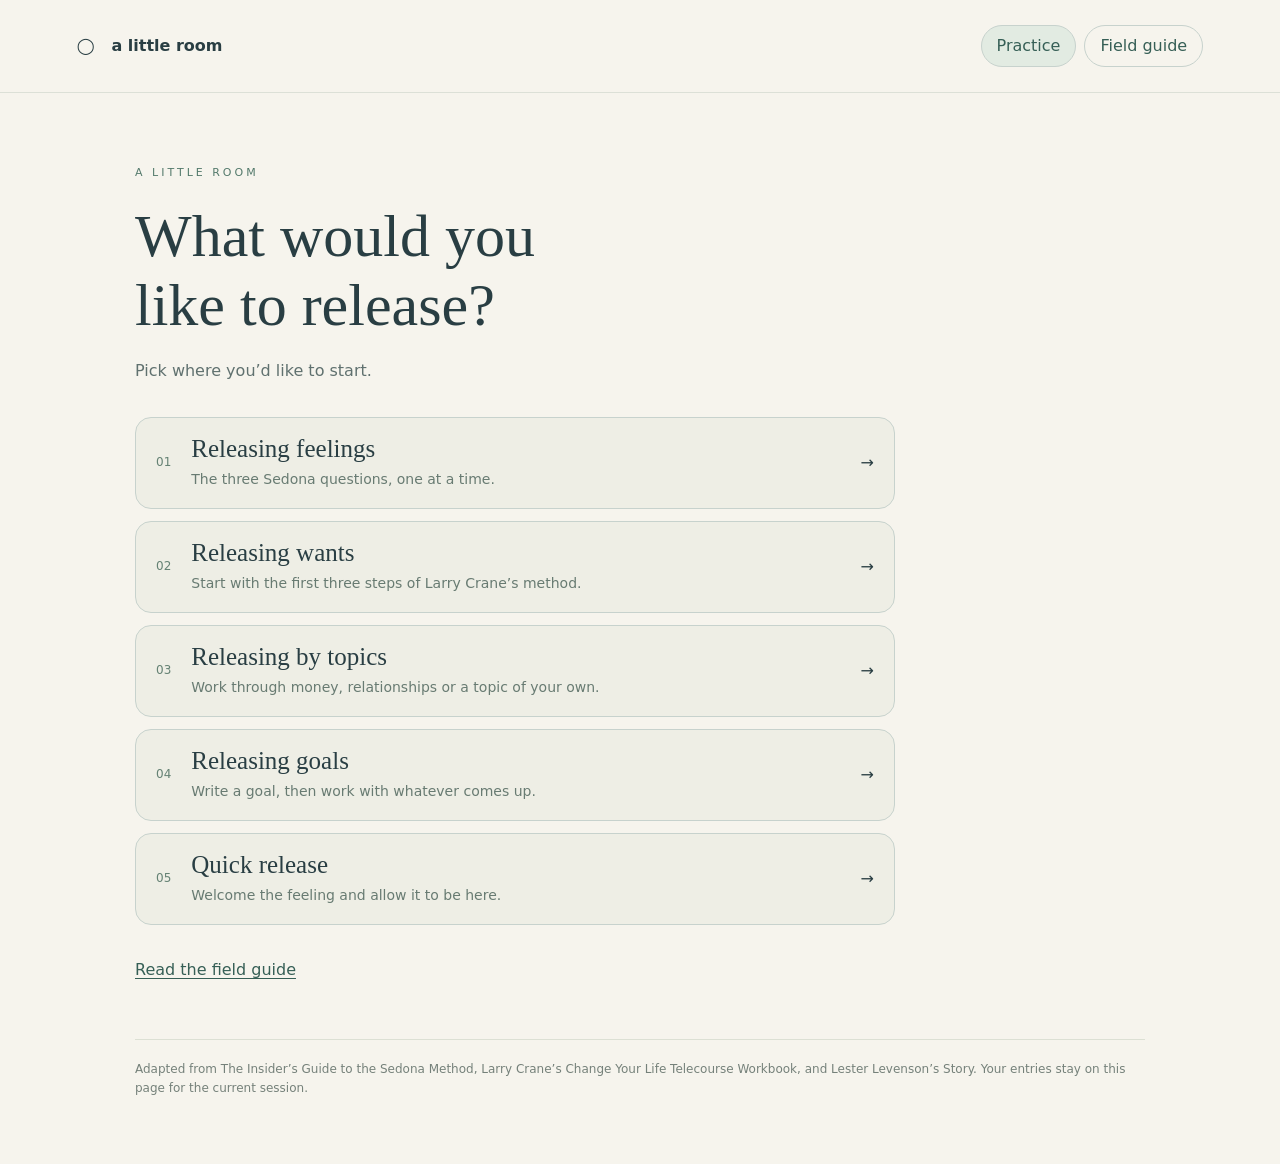
==== index.html @ 43e2a86b "Refresh cached practice script for welcoming release update" ====
<!doctype html>
<html lang="en">
<head>
  <meta charset="utf-8">
  <meta name="viewport" content="width=device-width, initial-scale=1">
  <meta name="description" content="A quiet guided practice for releasing feelings, wants and reactions to goals.">
  <title>A little room — guided releasing</title>
  <link rel="stylesheet" href="./room.css">
  <script src="./practice.js?v=welcoming-1" defer></script>
</head>
<body>
  <header>
    <a class="brand" href="./" aria-label="A little room — home" title="Return home"><strong>◯ &nbsp; a little room</strong></a>
    <nav aria-label="Main"><a class="nav-link" href="./" aria-current="page">Practice</a><a class="nav-link" href="./guide.html">Field guide</a></nav>
  </header>
  <main>
    <div id="app"></div>
    <footer>Adapted from The Insider’s Guide to the Sedona Method, Larry Crane’s Change Your Life Telecourse Workbook, and Lester Levenson’s Story. Your entries stay on this page for the current session.</footer>
  </main>
</body>
</html>
---- room.css ----
*{box-sizing:border-box}body{margin:0;background:#f6f4ed;color:#293e43;font:16px/1.65 system-ui}header{padding:24px 6%;display:flex;justify-content:space-between;border-bottom:1px solid #dce0d7}button{font:inherit;cursor:pointer;border:1px solid #c7d2cd;background:transparent;color:inherit;border-radius:30px;padding:11px 23px;margin:5px}button:focus-visible{outline:2px solid #78978a;outline-offset:3px}.primary{background:#365f56;color:white;border:0}main{max-width:1060px;margin:auto;padding:65px 25px}h1,h2,h3{font-family:Georgia,serif;font-weight:400;line-height:1.15}h1{font-size:clamp(48px,7vw,80px);margin:18px 0}h2{font-size:40px}h3{font-size:27px}p{color:#60716f}.eyebrow{font-size:11px;letter-spacing:3px;text-transform:uppercase;color:#53796b}.hero{max-width:700px}.orb{float:right;width:180px;height:180px;border-radius:50%;background:radial-gradient(circle at 35% 30%,#f4e9cd,#bccfc1 60%,#7c9c91);box-shadow:0 0 80px #dce5d8;margin:30px}.grid{display:grid;grid-template-columns:repeat(3,1fr);gap:18px;margin:40px 0}.card{background:#eeeee5;border:1px solid #dce0d4;border-radius:18px;padding:26px;text-align:left}.card button{margin-left:0}.session{max-width:720px;margin:auto;text-align:center;background:#fffdf7;border:1px solid #dce0d4;border-radius:24px;padding:40px 24px;min-height:430px}.session h2{margin:30px 0}textarea{width:100%;padding:16px;background:#f7f7ef;border:1px solid #cbd5cb;border-radius:12px;font:inherit;min-height:95px}footer{margin-top:55px;border-top:1px solid #dce0d4;padding-top:20px;font-size:12px;color:#75817a}details{padding:20px;border-bottom:1px solid #d4ded4}summary{cursor:pointer;font-size:20px}small{color:#687b72}@media(max-width:650px){.grid{grid-template-columns:1fr}.orb{width:95px;height:95px}main{padding-top:35px}header{padding:16px}header button{padding:7px 12px}.session h2{font-size:32px}}
a{color:#365f56;text-underline-offset:.2em}
nav{display:flex;align-items:center;gap:8px;flex-wrap:wrap}
.nav-link{border:1px solid #c7d2cd;border-radius:30px;padding:7px 15px;text-decoration:none}
.nav-link[aria-current=page]{background:#e2ebe2}
.primary:hover,.primary:focus-visible{background:#294a42}
label{display:block;font-weight:600;margin:12px 0 4px}
textarea,select{color:inherit}
select{font:inherit;padding:10px;border:1px solid #cbd5cb;border-radius:10px;background:#fffdf7}
.session textarea{max-width:560px}
blockquote{margin:18px 0;background:#edf0e6;border-left:3px solid #78978a;padding:14px 18px;overflow-wrap:anywhere;white-space:pre-line}
.guide{max-width:780px}
.guide h1{font-size:clamp(42px,7vw,66px)}
.guide h2{font-size:clamp(28px,5vw,40px)}
.guide section{margin:44px 0;padding-bottom:20px;border-bottom:1px solid #dce0d4}
.guide section h3{margin-bottom:6px}
.guide li{margin-bottom:.6em}
.contents{background:#e9ede3;padding:20px 26px;border-radius:18px}
.contents ol{columns:2;padding-left:24px}
.guide .action{display:inline-block;border-radius:30px;padding:10px 20px;background:#365f56;color:#fff;text-decoration:none}
.goal-options{margin:12px 0}
#pause-panel[hidden],#app[hidden]{display:none}
@media(max-width:650px){header{flex-wrap:wrap;gap:12px} .contents ol{columns:1}.session{padding:28px 15px}}
.guide .contents{display:block}
.guide dt{margin-top:1em}
.guide dd{margin:.2em 0 0}

/* A consistent tactile response for pointer, touch and keyboard activation. */
button {
  min-height: 44px;
  touch-action: manipulation;
  transition: background-color 100ms ease, box-shadow 100ms ease, transform 100ms ease;
}
@media (hover: hover) and (pointer: fine) {
  button:hover { background-color: #e8eee7; }
  button.primary:hover { background-color: #294a42; }
}
button:active,
button.is-activating {
  background-color: #d0e0d6;
  border-color: #648778;
  color: #203f34;
  box-shadow: inset 0 2px 4px rgb(28 61 47 / 23%);
  transform: translateY(1px) scale(.98);
}
button.primary:active,
button.primary.is-activating {
  background-color: #23483d;
  color: white;
  box-shadow: inset 0 2px 4px rgb(0 0 0 / 30%);
}
@media (prefers-reduced-motion: reduce) {
  button { transition: none; }
  button:active, button.is-activating { transform: none; }
}
.path-list{display:grid;gap:12px;max-width:760px;margin:32px 0}
.path-card{display:flex;align-items:center;gap:20px;width:100%;margin:0;border-radius:16px;padding:22px;text-align:left;background:#eeeee5}
.path-card strong{display:block;font:25px Georgia,serif}
.path-card small{display:block;margin-top:5px;font-size:14px}
.path-card>span:last-child{margin-left:auto}
.path-number{font-size:12px;color:#658274}
.focus-card{text-align:left;background:#e8eee5;border-left:3px solid #78978a;padding:12px 18px;border-radius:8px;margin:20px 0}
.focus-card small{text-transform:uppercase;letter-spacing:2px;font-size:10px}
.focus-card p{margin:4px 0;color:#293e43;white-space:pre-wrap;overflow-wrap:anywhere}
.session-tools{margin-top:30px}
.answers{margin-top:22px}
.session h2{overflow-wrap:anywhere}
@media(max-width:650px){.path-card{padding:18px;gap:14px}.path-card strong{font-size:22px}.path-card small{font-size:13px}.session{min-height:0}}
.path-card>span:last-child{font-family:system-ui}
h1[tabindex="-1"]:focus,h2[tabindex="-1"]:focus{outline:none}
.path-list .path-card{padding:17px 20px}
.hero h1{font-size:clamp(40px,6vw,60px)}

.brand {
  color: inherit;
  text-decoration: none;
  display: inline-flex;
  align-items: center;
  min-height: 44px;
  border-radius: 6px;
}
.brand:hover { color: #365f56; }
.brand:focus-visible { outline: 2px solid #78978a; outline-offset: 4px; }
.brand:active { opacity: .65; }

.pencil-example{margin:24px auto 0;max-width:570px;border:0;padding:0;text-align:left}
.pencil-example summary{font:14px/1.6 system-ui;color:#365f56;padding:8px 0}
.pencil-example figure{margin:12px 0 0}
.pencil-example img{display:block;width:100%;height:auto;border-radius:12px}
.pencil-captions{display:grid;grid-template-columns:repeat(3,1fr);gap:8px;text-align:center;font-size:12px;margin:10px 0 16px}
.pencil-example figcaption{font-size:14px;line-height:1.65;color:#536761}
.pencil-example .pencil-source{font-size:11px;margin-bottom:0}


.emotion-grid{display:grid;grid-template-columns:repeat(3,minmax(0,1fr));gap:16px;margin:26px 0}
.emotion-card{border:1px solid #dce0d4;background:#eeeee5;padding:20px;border-radius:16px}
.emotion-card h3{margin:0 0 14px}
.feeling-words{display:flex;flex-wrap:wrap;gap:6px;list-style:none;padding:0;margin:0}
.feeling-words li{background:#fffdf7;border-radius:6px;padding:3px 8px;font-size:13px;overflow-wrap:anywhere}
.behaviour-grid{display:grid;grid-template-columns:repeat(3,minmax(0,1fr));gap:20px}
.behaviour-grid h3{font-size:22px;margin-bottom:10px}
.behaviour-grid ul{padding-left:20px}
.emotion-detail{scroll-margin-top:20px}
.source-note{font-size:12px}
#patterns{margin-top:50px}
@media(max-width:700px){
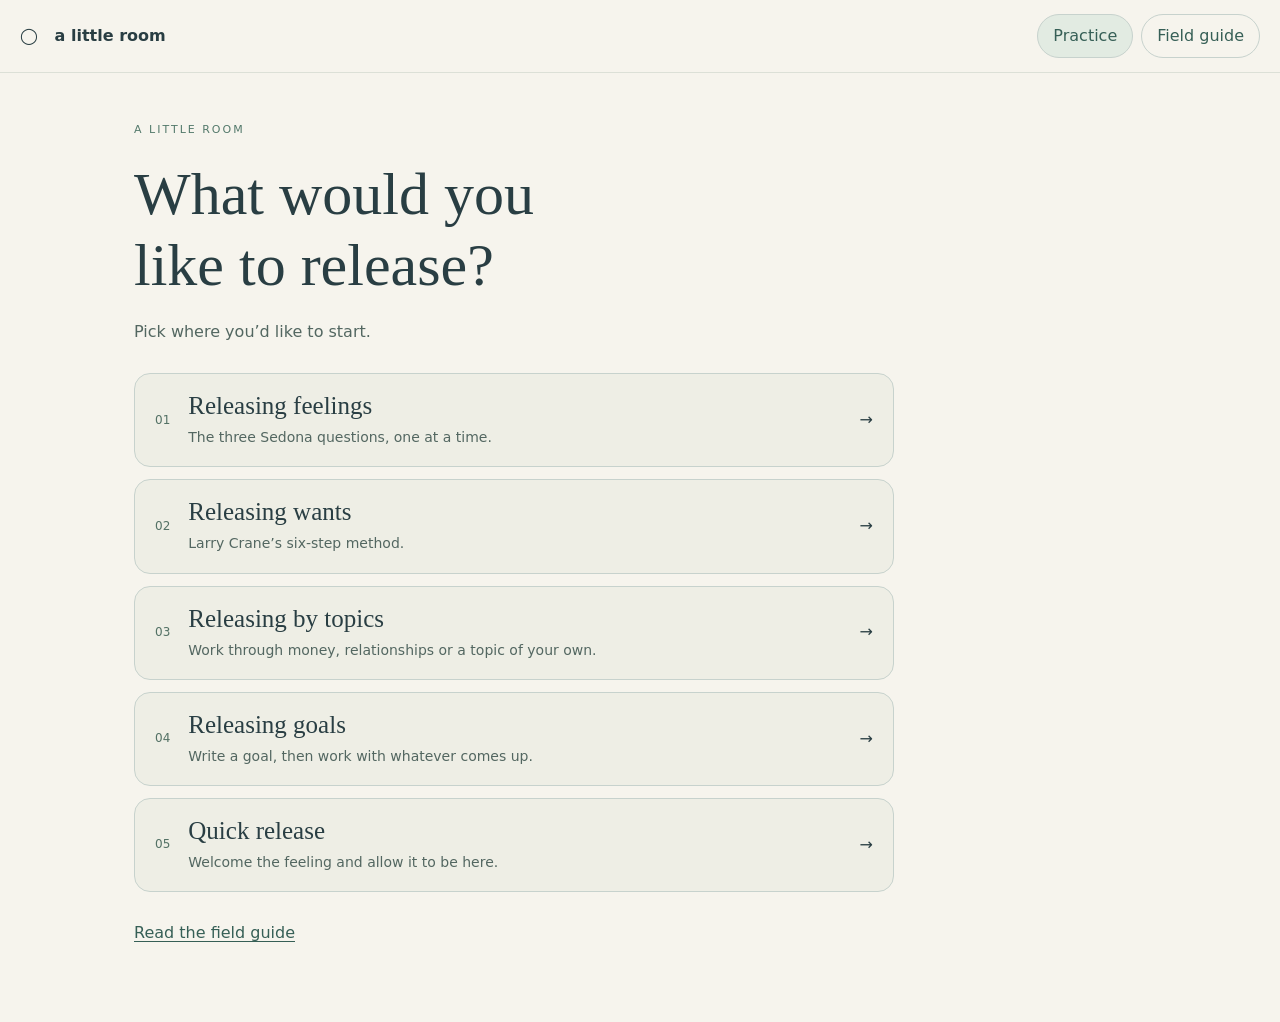
==== commit 6a71691c: "Review releasing guidance, clarify goals and fix mobile layouts" ====
--- a/index.html
+++ b/index.html
@@ -5,8 +5,8 @@
   <meta name="viewport" content="width=device-width, initial-scale=1">
   <meta name="description" content="A quiet guided practice for releasing feelings, wants and reactions to goals.">
   <title>A little room — guided releasing</title>
-  <link rel="stylesheet" href="./room.css">
-  <script src="./practice.js?v=welcoming-1" defer></script>
+  <link rel="stylesheet" href="./room.css?v=review-1">
+  <script src="./practice.js?v=review-1" defer></script>
 </head>
 <body>
   <header>
@@ -15,7 +15,7 @@
   </header>
   <main>
     <div id="app"></div>
-    <footer>Adapted from The Insider’s Guide to the Sedona Method, Larry Crane’s Change Your Life Telecourse Workbook, and Lester Levenson’s Story. Your entries stay on this page for the current session.</footer>
   </main>
 </body>
 </html>
+
--- a/room.css
+++ b/room.css
@@ -1,106 +1,117 @@
-*{box-sizing:border-box}body{margin:0;background:#f6f4ed;color:#293e43;font:16px/1.65 system-ui}header{padding:24px 6%;display:flex;justify-content:space-between;border-bottom:1px solid #dce0d7}button{font:inherit;cursor:pointer;border:1px solid #c7d2cd;background:transparent;color:inherit;border-radius:30px;padding:11px 23px;margin:5px}button:focus-visible{outline:2px solid #78978a;outline-offset:3px}.primary{background:#365f56;color:white;border:0}main{max-width:1060px;margin:auto;padding:65px 25px}h1,h2,h3{font-family:Georgia,serif;font-weight:400;line-height:1.15}h1{font-size:clamp(48px,7vw,80px);margin:18px 0}h2{font-size:40px}h3{font-size:27px}p{color:#60716f}.eyebrow{font-size:11px;letter-spacing:3px;text-transform:uppercase;color:#53796b}.hero{max-width:700px}.orb{float:right;width:180px;height:180px;border-radius:50%;background:radial-gradient(circle at 35% 30%,#f4e9cd,#bccfc1 60%,#7c9c91);box-shadow:0 0 80px #dce5d8;margin:30px}.grid{display:grid;grid-template-columns:repeat(3,1fr);gap:18px;margin:40px 0}.card{background:#eeeee5;border:1px solid #dce0d4;border-radius:18px;padding:26px;text-align:left}.card button{margin-left:0}.session{max-width:720px;margin:auto;text-align:center;background:#fffdf7;border:1px solid #dce0d4;border-radius:24px;padding:40px 24px;min-height:430px}.session h2{margin:30px 0}textarea{width:100%;padding:16px;background:#f7f7ef;border:1px solid #cbd5cb;border-radius:12px;font:inherit;min-height:95px}footer{margin-top:55px;border-top:1px solid #dce0d4;padding-top:20px;font-size:12px;color:#75817a}details{padding:20px;border-bottom:1px solid #d4ded4}summary{cursor:pointer;font-size:20px}small{color:#687b72}@media(max-width:650px){.grid{grid-template-columns:1fr}.orb{width:95px;height:95px}main{padding-top:35px}header{padding:16px}header button{padding:7px 12px}.session h2{font-size:32px}}
-a{color:#365f56;text-underline-offset:.2em}
-nav{display:flex;align-items:center;gap:8px;flex-wrap:wrap}
-.nav-link{border:1px solid #c7d2cd;border-radius:30px;padding:7px 15px;text-decoration:none}
-.nav-link[aria-current=page]{background:#e2ebe2}
-.primary:hover,.primary:focus-visible{background:#294a42}
-label{display:block;font-weight:600;margin:12px 0 4px}
-textarea,select{color:inherit}
-select{font:inherit;padding:10px;border:1px solid #cbd5cb;border-radius:10px;background:#fffdf7}
-.session textarea{max-width:560px}
-blockquote{margin:18px 0;background:#edf0e6;border-left:3px solid #78978a;padding:14px 18px;overflow-wrap:anywhere;white-space:pre-line}
-.guide{max-width:780px}
-.guide h1{font-size:clamp(42px,7vw,66px)}
-.guide h2{font-size:clamp(28px,5vw,40px)}
-.guide section{margin:44px 0;padding-bottom:20px;border-bottom:1px solid #dce0d4}
-.guide section h3{margin-bottom:6px}
-.guide li{margin-bottom:.6em}
-.contents{background:#e9ede3;padding:20px 26px;border-radius:18px}
-.contents ol{columns:2;padding-left:24px}
-.guide .action{display:inline-block;border-radius:30px;padding:10px 20px;background:#365f56;color:#fff;text-decoration:none}
-.goal-options{margin:12px 0}
-#pause-panel[hidden],#app[hidden]{display:none}
-@media(max-width:650px){header{flex-wrap:wrap;gap:12px} .contents ol{columns:1}.session{padding:28px 15px}}
-.guide .contents{display:block}
-.guide dt{margin-top:1em}
-.guide dd{margin:.2em 0 0}
-
-/* A consistent tactile response for pointer, touch and keyboard activation. */
+* { box-sizing: border-box; }
+html { scroll-padding-top: 100px; }
+body { margin: 0; background: #f6f4ed; color: #293e43; font: 16px/1.65 system-ui, sans-serif; }
+header {
+  position: sticky; top: 0; z-index: 10;
+  padding: 14px max(20px, env(safe-area-inset-right)) 14px max(20px, env(safe-area-inset-left));
+  display: flex; align-items: center; justify-content: space-between; gap: 10px; flex-wrap: wrap;
+  background: #f6f4ed; border-bottom: 1px solid #dce0d7;
+}
+a { color: #365f56; text-underline-offset: .2em; overflow-wrap: anywhere; }
+a:focus-visible, button:focus-visible, summary:focus-visible, textarea:focus-visible, select:focus-visible {
+  outline: 2px solid #648778; outline-offset: 3px;
+}
+nav { display: flex; align-items: center; gap: 8px; flex-wrap: wrap; }
+.brand { color: inherit; text-decoration: none; display: inline-flex; align-items: center; min-height: 44px; border-radius: 6px; }
+.brand:hover { color: #365f56; }
+.brand:active { opacity: .65; }
+.nav-link { display: inline-flex; align-items: center; justify-content: center; min-height: 44px; border: 1px solid #c7d2cd; border-radius: 30px; padding: 7px 15px; text-decoration: none; }
+.nav-link[aria-current="page"] { background: #e2ebe2; }
+main { max-width: 1060px; margin: auto; padding: 42px 24px 60px; min-width: 0; }
+h1, h2, h3 { font-family: Georgia, serif; font-weight: 400; line-height: 1.18; overflow-wrap: anywhere; }
+h1 { font-size: clamp(38px, 6vw, 60px); margin: 18px 0; }
+h2 { font-size: clamp(28px, 4.5vw, 40px); }
+h3 { font-size: 26px; }
+h1[tabindex="-1"]:focus, h2[tabindex="-1"]:focus { outline: none; }
+p { color: #536761; }
+small { color: #536761; }
+.eyebrow { font-size: 11px; letter-spacing: 2px; text-transform: uppercase; color: #53796b; }
+.hero { max-width: 700px; }
 button {
-  min-height: 44px;
-  touch-action: manipulation;
+  font: inherit; cursor: pointer; border: 1px solid #c7d2cd; background: transparent; color: inherit;
+  border-radius: 30px; padding: 10px 20px; margin: 5px; min-height: 44px; max-width: 100%;
+  white-space: normal; overflow-wrap: anywhere; touch-action: manipulation;
   transition: background-color 100ms ease, box-shadow 100ms ease, transform 100ms ease;
 }
+.primary, .guide .action { background: #365f56; color: white; border-color: #365f56; }
 @media (hover: hover) and (pointer: fine) {
   button:hover { background-color: #e8eee7; }
   button.primary:hover { background-color: #294a42; }
 }
-button:active,
-button.is-activating {
-  background-color: #d0e0d6;
-  border-color: #648778;
-  color: #203f34;
-  box-shadow: inset 0 2px 4px rgb(28 61 47 / 23%);
-  transform: translateY(1px) scale(.98);
+button:active, button.is-activating {
+  background-color: #d0e0d6; border-color: #648778; color: #203f34;
+  box-shadow: inset 0 2px 4px rgb(28 61 47 / 23%); transform: translateY(1px) scale(.98);
 }
-button.primary:active,
-button.primary.is-activating {
-  background-color: #23483d;
-  color: white;
-  box-shadow: inset 0 2px 4px rgb(0 0 0 / 30%);
+button.primary:active, button.primary.is-activating { background-color: #23483d; color: white; }
+.path-list { display: grid; gap: 12px; max-width: 760px; margin: 28px 0; }
+.path-card { display: flex; align-items: center; gap: 18px; width: 100%; margin: 0; border-radius: 16px; padding: 17px 20px; text-align: left; background: #eeeee5; }
+.path-card > span { min-width: 0; }
+.path-card strong { display: block; font: 25px/1.2 Georgia, serif; }
+.path-card small { display: block; margin-top: 5px; font-size: 14px; }
+.path-card > span:last-child { margin-left: auto; font-family: system-ui; }
+.path-number { font-size: 12px; color: #537165; flex-shrink: 0; }
+.session { max-width: 720px; margin: auto; text-align: center; background: #fffdf7; border: 1px solid #dce0d4; border-radius: 24px; padding: 32px 24px; }
+.session h2 { margin: 26px 0; }
+.focus-card { text-align: left; background: #e8eee5; border-left: 3px solid #78978a; padding: 12px 18px; border-radius: 8px; margin: 20px 0; }
+.focus-card small { text-transform: uppercase; letter-spacing: 1.5px; font-size: 11px; }
+.focus-card p { margin: 4px 0; color: #293e43; white-space: pre-wrap; overflow-wrap: anywhere; }
+.answers { margin-top: 22px; }
+label { display: block; font-weight: 600; margin: 12px 0 4px; }
+textarea, select { font: inherit; font-size: 16px; color: inherit; width: 100%; max-width: 100%; min-width: 0; padding: 14px; background: #f7f7ef; border: 1px solid #cbd5cb; border-radius: 12px; }
+textarea { min-height: 100px; resize: vertical; }
+.session textarea { max-width: 560px; }
+blockquote { margin: 18px 0; background: #edf0e6; border-left: 3px solid #78978a; padding: 14px 18px; overflow-wrap: anywhere; white-space: pre-line; }
+.guide { max-width: 800px; }
+.guide section { margin: 42px 0; padding-bottom: 24px; border-bottom: 1px solid #dce0d4; scroll-margin-top: 120px; }
+.guide section h3 { margin-bottom: 6px; }
+.guide li { margin-bottom: .65em; }
+.guide ul, .guide ol { padding-left: 24px; }
+.guide dt { margin-top: 1em; }
+.guide dd { margin: .2em 0 0; }
+.contents { display: block; background: #e9ede3; padding: 18px 24px; border-radius: 18px; }
+.contents ol { columns: 2; padding-left: 24px; }
+.contents li { break-inside: avoid; }
+.contents a { display: inline-block; padding: 6px 0; }
+.guide .action { display: inline-flex; align-items: center; min-height: 44px; border-radius: 30px; padding: 10px 20px; text-decoration: none; }
+.pencil-example { margin: 20px auto 0; max-width: 570px; border: 0; padding: 0; text-align: left; }
+summary { cursor: pointer; min-height: 44px; display: list-item; padding: 10px 0; font-size: 20px; }
+.pencil-example summary { font: 14px/1.65 system-ui; color: #365f56; }
+.pencil-example figure { margin: 12px 0 0; }
+.pencil-example img { display: block; width: 100%; height: auto; border-radius: 12px; }
+.pencil-captions { display: grid; grid-template-columns: repeat(3, minmax(0, 1fr)); gap: 8px; text-align: center; font-size: 12px; margin: 10px 0 16px; }
+.pencil-example figcaption { font-size: 14px; line-height: 1.65; color: #536761; }
+.emotion-grid { display: grid; grid-template-columns: repeat(3, minmax(0, 1fr)); gap: 16px; margin: 26px 0; }
+.emotion-card { min-width: 0; border: 1px solid #dce0d4; background: #eeeee5; padding: 20px; border-radius: 16px; }
+.emotion-card h3 { margin: 0 0 14px; }
+.feeling-words { display: flex; flex-wrap: wrap; gap: 6px; list-style: none; padding: 0; margin: 0; }
+.feeling-words li { background: #fffdf7; border-radius: 6px; padding: 3px 8px; font-size: 14px; overflow-wrap: anywhere; }
+.behaviour-grid { display: grid; grid-template-columns: repeat(3, minmax(0, 1fr)); gap: 20px; }
+.behaviour-grid > div { min-width: 0; }
+.behaviour-grid h3 { font-size: 22px; margin-bottom: 10px; }
+.behaviour-grid ul { padding-left: 20px; }
+.emotion-detail { scroll-margin-top: 120px; padding: 12px 0; border-bottom: 1px solid #d4ded4; }
+#patterns { margin-top: 50px; }
+@media (max-width: 700px) {
+  .emotion-grid, .behaviour-grid { grid-template-columns: 1fr; }
+  .behaviour-grid { gap: 0; }
+}
+@media (max-width: 600px) {
+  header { padding: 8px 16px; gap: 4px 12px; }
+  nav { gap: 6px; }
+  .nav-link { padding: 7px 12px; font-size: 14px; }
+  main { padding: 24px 16px 40px; }
+  .session { border-radius: 18px; padding: 24px 16px; }
+  .session h2 { font-size: 29px; }
+  .path-list { margin: 22px 0; }
+  .path-card { padding: 16px; gap: 12px; }
+  .path-card strong { font-size: 22px; }
+  .path-card small { font-size: 14px; }
+  .contents { padding: 16px 20px; }
+  .contents ol { columns: 1; }
+  .answers { display: flex; flex-wrap: wrap; justify-content: center; gap: 8px; }
+  .answers button { margin: 0; flex: 0 1 auto; }
 }
 @media (prefers-reduced-motion: reduce) {
   button { transition: none; }
   button:active, button.is-activating { transform: none; }
 }
-.path-list{display:grid;gap:12px;max-width:760px;margin:32px 0}
-.path-card{display:flex;align-items:center;gap:20px;width:100%;margin:0;border-radius:16px;padding:22px;text-align:left;background:#eeeee5}
-.path-card strong{display:block;font:25px Georgia,serif}
-.path-card small{display:block;margin-top:5px;font-size:14px}
-.path-card>span:last-child{margin-left:auto}
-.path-number{font-size:12px;color:#658274}
-.focus-card{text-align:left;background:#e8eee5;border-left:3px solid #78978a;padding:12px 18px;border-radius:8px;margin:20px 0}
-.focus-card small{text-transform:uppercase;letter-spacing:2px;font-size:10px}
-.focus-card p{margin:4px 0;color:#293e43;white-space:pre-wrap;overflow-wrap:anywhere}
-.session-tools{margin-top:30px}
-.answers{margin-top:22px}
-.session h2{overflow-wrap:anywhere}
-@media(max-width:650px){.path-card{padding:18px;gap:14px}.path-card strong{font-size:22px}.path-card small{font-size:13px}.session{min-height:0}}
-.path-card>span:last-child{font-family:system-ui}
-h1[tabindex="-1"]:focus,h2[tabindex="-1"]:focus{outline:none}
-.path-list .path-card{padding:17px 20px}
-.hero h1{font-size:clamp(40px,6vw,60px)}
-
-.brand {
-  color: inherit;
-  text-decoration: none;
-  display: inline-flex;
-  align-items: center;
-  min-height: 44px;
-  border-radius: 6px;
-}
-.brand:hover { color: #365f56; }
-.brand:focus-visible { outline: 2px solid #78978a; outline-offset: 4px; }
-.brand:active { opacity: .65; }
-
-.pencil-example{margin:24px auto 0;max-width:570px;border:0;padding:0;text-align:left}
-.pencil-example summary{font:14px/1.6 system-ui;color:#365f56;padding:8px 0}
-.pencil-example figure{margin:12px 0 0}
-.pencil-example img{display:block;width:100%;height:auto;border-radius:12px}
-.pencil-captions{display:grid;grid-template-columns:repeat(3,1fr);gap:8px;text-align:center;font-size:12px;margin:10px 0 16px}
-.pencil-example figcaption{font-size:14px;line-height:1.65;color:#536761}
-.pencil-example .pencil-source{font-size:11px;margin-bottom:0}
-
-
-.emotion-grid{display:grid;grid-template-columns:repeat(3,minmax(0,1fr));gap:16px;margin:26px 0}
-.emotion-card{border:1px solid #dce0d4;background:#eeeee5;padding:20px;border-radius:16px}
-.emotion-card h3{margin:0 0 14px}
-.feeling-words{display:flex;flex-wrap:wrap;gap:6px;list-style:none;padding:0;margin:0}
-.feeling-words li{background:#fffdf7;border-radius:6px;padding:3px 8px;font-size:13px;overflow-wrap:anywhere}
-.behaviour-grid{display:grid;grid-template-columns:repeat(3,minmax(0,1fr));gap:20px}
-.behaviour-grid h3{font-size:22px;margin-bottom:10px}
-.behaviour-grid ul{padding-left:20px}
-.emotion-detail{scroll-margin-top:20px}
-.source-note{font-size:12px}
-#patterns{margin-top:50px}
-@media(max-width:700px){
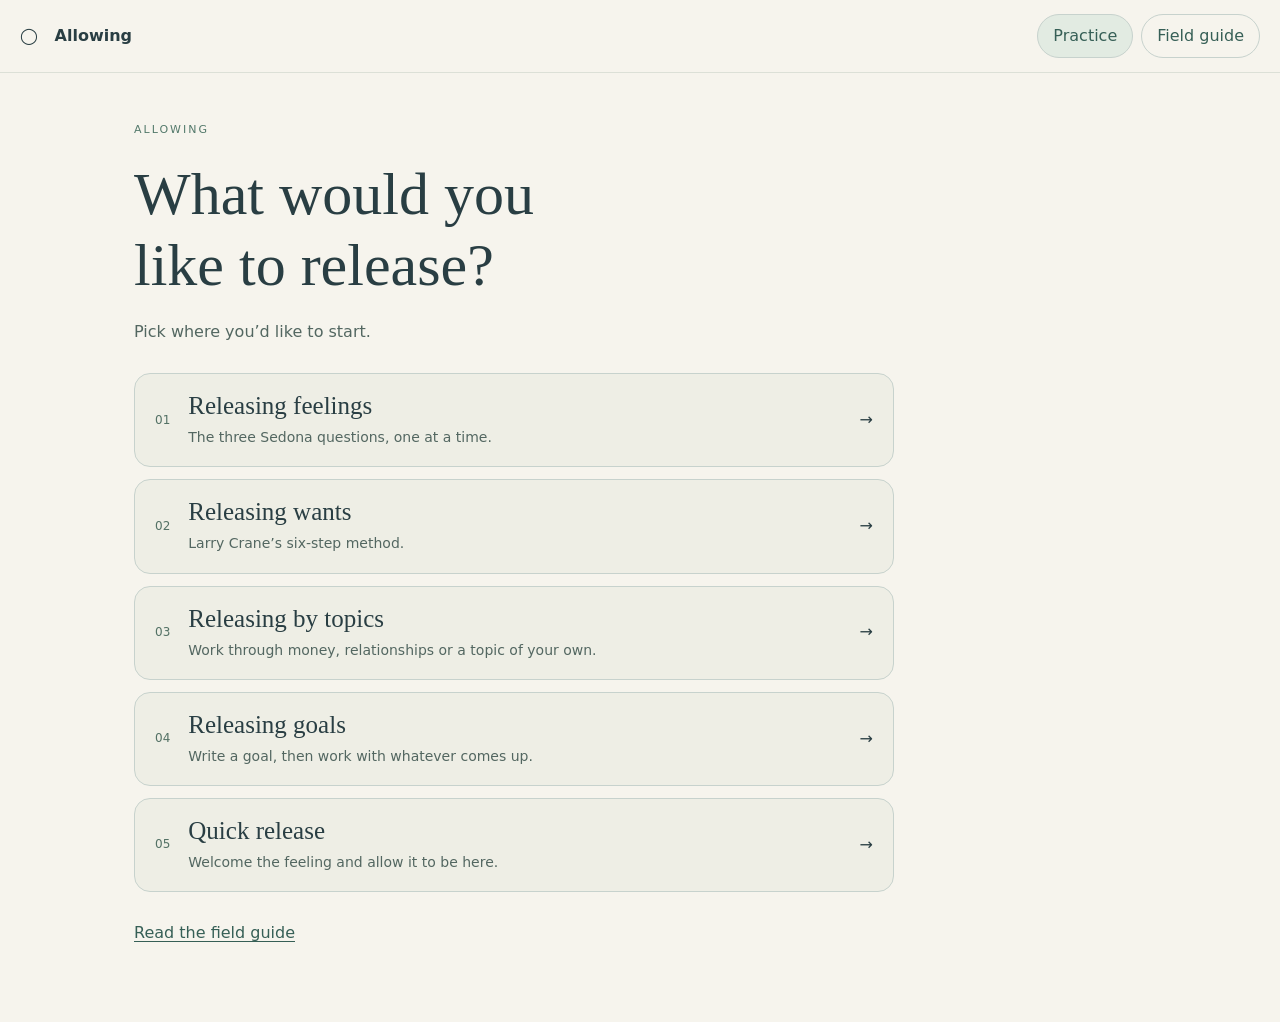
==== commit 2ed707f4: "Rename app to Allowing across branding and page titles" ====
--- a/index.html
+++ b/index.html
@@ -4,13 +4,13 @@
   <meta charset="utf-8">
   <meta name="viewport" content="width=device-width, initial-scale=1">
   <meta name="description" content="A quiet guided practice for releasing feelings, wants and reactions to goals.">
-  <title>A little room — guided releasing</title>
+  <title>Allowing — guided releasing</title>
   <link rel="stylesheet" href="./room.css?v=review-1">
-  <script src="./practice.js?v=review-1" defer></script>
+  <script src="./practice.js?v=allowing-1" defer></script>
 </head>
 <body>
   <header>
-    <a class="brand" href="./" aria-label="A little room — home" title="Return home"><strong>◯ &nbsp; a little room</strong></a>
+    <a class="brand" href="./" aria-label="Allowing — home" title="Return home"><strong>◯ &nbsp; Allowing</strong></a>
     <nav aria-label="Main"><a class="nav-link" href="./" aria-current="page">Practice</a><a class="nav-link" href="./guide.html">Field guide</a></nav>
   </header>
   <main>
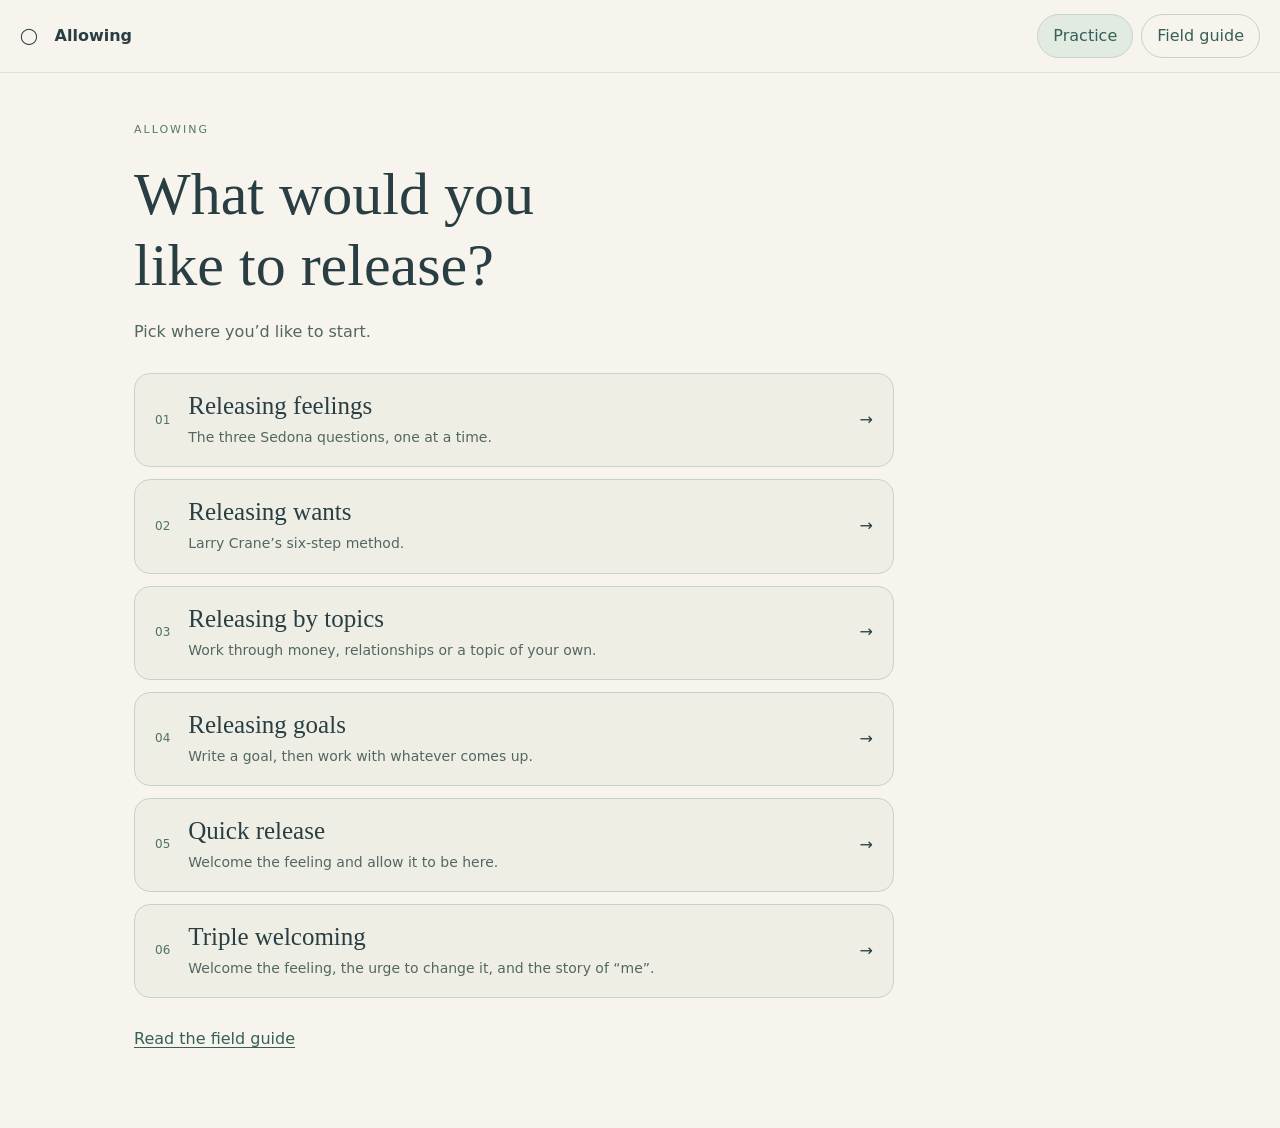
==== commit e09b8dd1: "Add triple welcoming, self-approval and love practices with contextual help" ====
--- a/index.html
+++ b/index.html
@@ -5,8 +5,8 @@
   <meta name="viewport" content="width=device-width, initial-scale=1">
   <meta name="description" content="A quiet guided practice for releasing feelings, wants and reactions to goals.">
   <title>Allowing — guided releasing</title>
-  <link rel="stylesheet" href="./room.css?v=review-1">
-  <script src="./practice.js?v=allowing-1" defer></script>
+  <link rel="stylesheet" href="./room.css?v=practices-2">
+  <script src="./practice.js?v=practices-2" defer></script>
 </head>
 <body>
   <header>
@@ -19,3 +19,4 @@
 </body>
 </html>
 
+
--- a/room.css
+++ b/room.css
@@ -115,3 +115,15 @@
   button { transition: none; }
   button:active, button.is-activating { transform: none; }
 }
+
+
+.special-topics { display: grid; grid-template-columns: repeat(2, minmax(0, 1fr)); gap: 12px; margin: 22px 0 30px; }
+.special-topic { margin: 0; border-radius: 14px; padding: 18px; text-align: left; background: #edf0e6; }
+.special-topic strong { display: block; font: 24px/1.2 Georgia, serif; }
+.special-topic small { display: block; margin: 8px 0 14px; }
+.special-topic span { font-size: 13px; color: #365f56; }
+.practice-help { max-width: 570px; margin: 20px auto 0; text-align: left; font-size: 14px; }
+.practice-help summary { font: inherit; color: #365f56; }
+.practice-help > details { padding: 0 12px; border-left: 2px solid #dce0d4; margin: 8px 0; }
+.practice-help p { margin: 6px 0 14px; }
+@media (max-width: 600px) { .special-topics { grid-template-columns: 1fr; } }
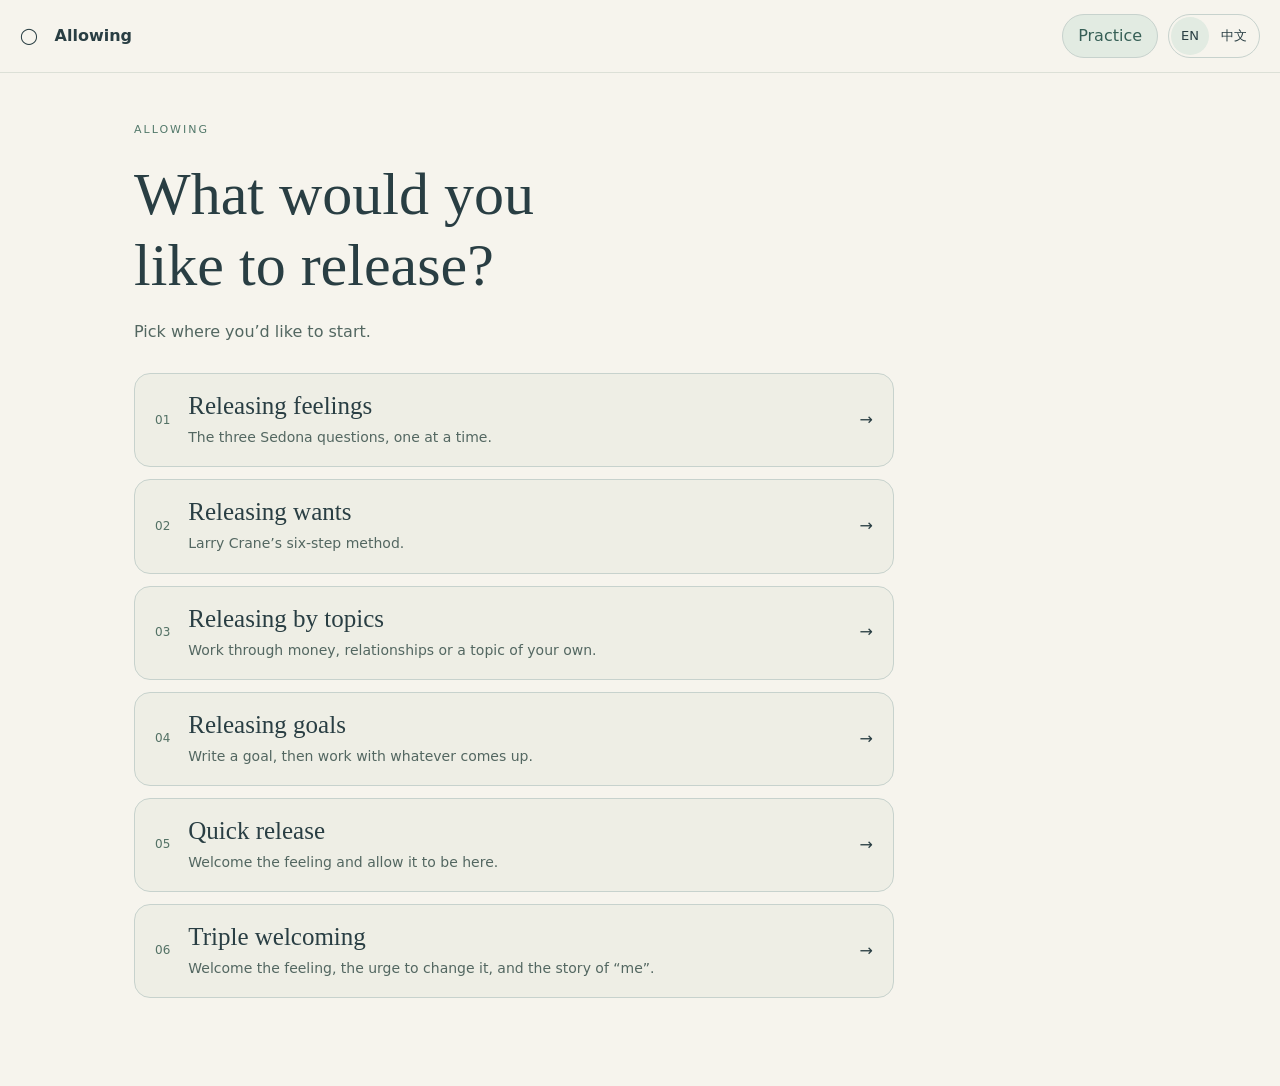
==== commit f50c1542: "Add Simplified Chinese language switching and remove the public field guide" ====
--- a/index.html
+++ b/index.html
@@ -5,13 +5,25 @@
   <meta name="viewport" content="width=device-width, initial-scale=1">
   <meta name="description" content="A quiet guided practice for releasing feelings, wants and reactions to goals.">
   <title>Allowing — guided releasing</title>
-  <link rel="stylesheet" href="./room.css?v=practices-2">
-  <script src="./practice.js?v=practices-2" defer></script>
+  <link rel="stylesheet" href="./room.css?v=bilingual-1">
+  <script src="./locale.js?v=1" defer></script>
+  <script src="./practice.js?v=bilingual-1" defer></script>
+  <meta name="theme-color" content="#365f56">
+  <meta name="apple-mobile-web-app-capable" content="yes">
+  <meta name="apple-mobile-web-app-title" content="Allowing">
+  <meta name="apple-mobile-web-app-status-bar-style" content="default">
+  <link rel="apple-touch-icon" sizes="180x180" href="./icons/apple-touch-icon.png?v=1">
+  <link rel="icon" type="image/png" sizes="32x32" href="./icons/favicon-32.png?v=1">
+  <link rel="icon" type="image/svg+xml" href="./icons/allowing.svg?v=1">
+  <link rel="manifest" href="./manifest.webmanifest?v=1">
 </head>
-<body>
+<body data-title-en="Allowing — guided releasing" data-title-zh="Allowing · 释放练习">
   <header>
     <a class="brand" href="./" aria-label="Allowing — home" title="Return home"><strong>◯ &nbsp; Allowing</strong></a>
-    <nav aria-label="Main"><a class="nav-link" href="./" aria-current="page">Practice</a><a class="nav-link" href="./guide.html">Field guide</a></nav>
+    <nav aria-label="Practice / 练习"><a data-practice-link class="nav-link" href="./" aria-current="page">Practice</a></nav><div class="language-switch" role="group" aria-label="Language / 语言">
+      <button type="button" data-language="en" lang="en" aria-pressed="true">EN</button>
+      <button type="button" data-language="zh-CN" lang="zh-CN" aria-pressed="false">中文</button>
+    </div>
   </header>
   <main>
     <div id="app"></div>
@@ -20,3 +32,4 @@
 </html>
 
 
+
--- a/room.css
+++ b/room.css
@@ -127,3 +127,31 @@
 .practice-help > details { padding: 0 12px; border-left: 2px solid #dce0d4; margin: 8px 0; }
 .practice-help p { margin: 6px 0 14px; }
 @media (max-width: 600px) { .special-topics { grid-template-columns: 1fr; } }
+
+
+header > nav { margin-left: auto; }
+.language-switch {
+  display: inline-flex;
+  gap: 2px;
+  align-items: center;
+  padding: 2px;
+  border: 1px solid #c7d2cd;
+  border-radius: 30px;
+}
+.language-switch button {
+  margin: 0;
+  padding: 3px 9px;
+  min-height: 38px;
+  border-color: transparent;
+  font-size: 13px;
+}
+.language-switch [aria-pressed="true"] { background: #e2ebe2; }
+:lang(zh-CN) h1, :lang(zh-CN) h2, :lang(zh-CN) h3,
+:lang(zh-CN) .path-card strong, :lang(zh-CN) .special-topic strong {
+  font-family: system-ui, "PingFang SC", "Microsoft YaHei", sans-serif;
+  line-height: 1.4;
+}
+:lang(zh-CN) .eyebrow, :lang(zh-CN) .focus-card small { letter-spacing: .05em; }
+@media (max-width: 380px) {
+  header { gap: 4px 6px; padding-inline: 10px; }
+}
